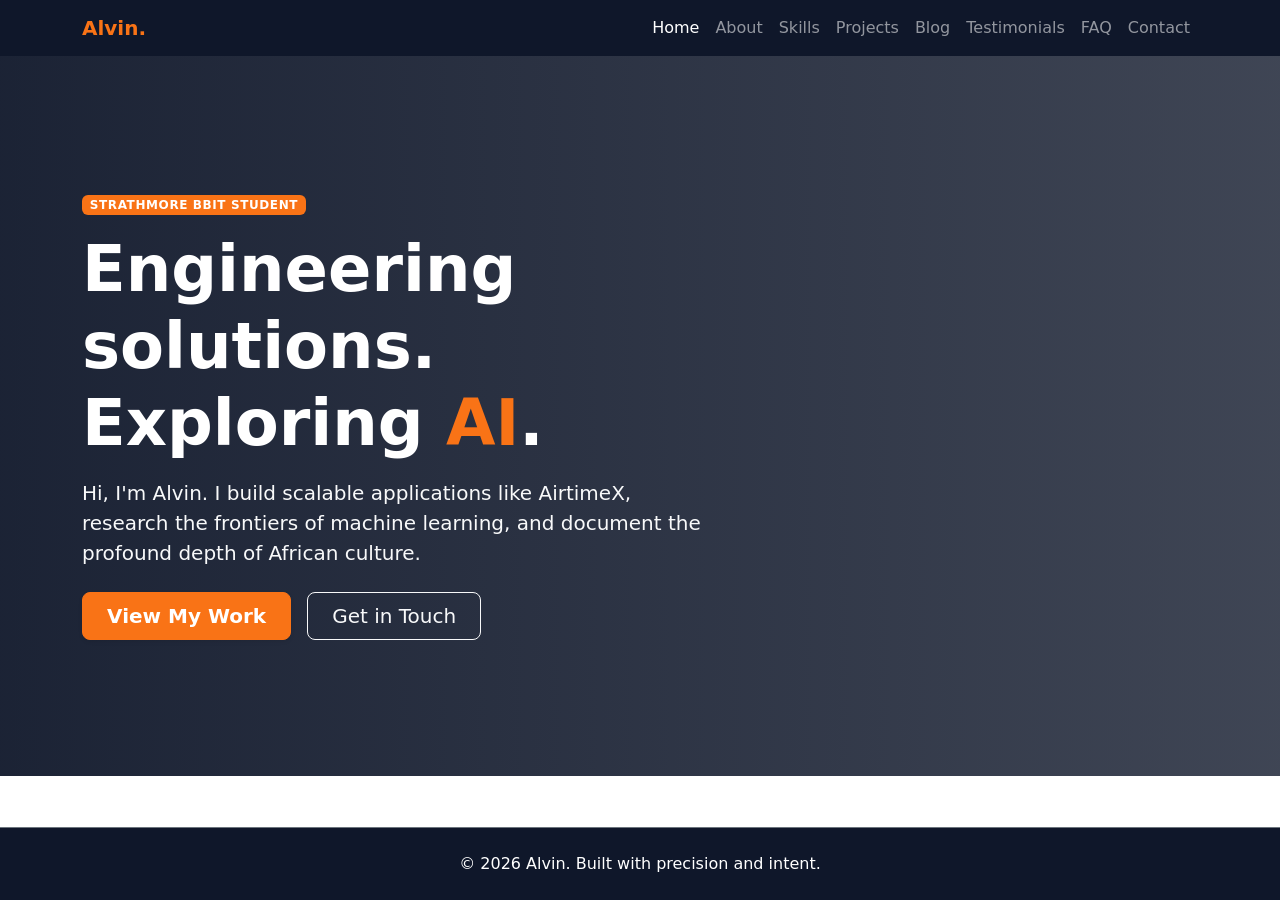
==== index.html @ 23bce05a "feat: implement semantic HTML5 skeleton and base CSS design system" ====
<!DOCTYPE html>
<html lang="en" data-bs-theme="light">
<head>
    <meta charset="UTF-8">
    <meta name="viewport" content="width=device-width, initial-scale=1.0">
    <meta name="description" content="Portfolio of Alvin, a BBIT student at Strathmore University specializing in software development, AI/ML, and African culture.">
    <title>Alvin | Software Developer & Tech Enthusiast</title>
    
    <link href="https://cdn.jsdelivr.net/npm/bootstrap@5.3.2/dist/css/bootstrap.min.css" rel="stylesheet" integrity="sha384-T3c6CoIi6uLrA9TneNEoa7RxnatzjcDSCmG1MXxSR1GAsXEV/Dwwykc2MPK8M2HN" crossorigin="anonymous">
    
    <link rel="stylesheet" href="css/styles.css">
</head>
<body class="d-flex flex-column min-vh-100">

    <nav class="navbar navbar-expand-lg navbar-dark bg-dark-custom sticky-top" aria-label="Main navigation">
        <div class="container">
            <a class="navbar-brand fw-bold text-accent" href="index.html" aria-label="Alvin Home">Alvin.</a>
            <button class="navbar-toggler" type="button" data-bs-toggle="collapse" data-bs-target="#navbarContent" aria-controls="navbarContent" aria-expanded="false" aria-label="Toggle navigation">
                <span class="navbar-toggler-icon"></span>
            </button>
            
            <div class="collapse navbar-collapse" id="navbarContent">
                <ul class="navbar-nav ms-auto mb-2 mb-lg-0">
                    <li class="nav-item"><a class="nav-link active" aria-current="page" href="index.html">Home</a></li>
                    <li class="nav-item"><a class="nav-link" href="about.html">About</a></li>
                    <li class="nav-item"><a class="nav-link" href="skills.html">Skills</a></li>
                    <li class="nav-item"><a class="nav-link" href="projects.html">Projects</a></li>
                    <li class="nav-item"><a class="nav-link" href="blog.html">Blog</a></li>
                    <li class="nav-item"><a class="nav-link" href="testimonials.html">Testimonials</a></li>
                    <li class="nav-item"><a class="nav-link" href="faq.html">FAQ</a></li>
                    <li class="nav-item"><a class="nav-link" href="contact.html">Contact</a></li>
                </ul>
            </div>
        </div>
    </nav>

    <main id="main-content" class="flex-grow-1">
        <header class="hero-section d-flex align-items-center text-center text-md-start">
            <div class="container">
                <div class="row align-items-center">
                    <div class="col-md-7">
                        <span class="badge bg-accent mb-3 text-uppercase tracking-wide">Strathmore BBIT Student</span>
                        <h1 class="display-3 fw-bolder mb-3 text-white">Engineering solutions. <br>Exploring <span class="text-accent">AI</span>.</h1>
                        <p class="lead text-light mb-4">
                            Hi, I'm Alvin. I build scalable applications like AirtimeX, research the frontiers of machine learning, and document the profound depth of African culture.
                        </p>
                        <div class="d-flex flex-column flex-sm-row gap-3 justify-content-center justify-content-md-start">
                            <a href="projects.html" class="btn btn-accent btn-lg px-4 shadow-sm" aria-label="View my projects">View My Work</a>
                            <a href="contact.html" class="btn btn-outline-light btn-lg px-4" aria-label="Contact me">Get in Touch</a>
                        </div>
                    </div>
                </div>
            </div>
        </header>
    </main>

    <footer class="bg-dark-custom text-white py-4 border-top border-secondary mt-auto">
        <div class="container text-center">
            <p class="mb-0">&copy; 2026 Alvin. Built with precision and intent.</p>
        </div>
    </footer>

    <script src="https://cdn.jsdelivr.net/npm/bootstrap@5.3.2/dist/js/bootstrap.bundle.min.js" integrity="sha384-C6RzsynM9kWDrMNeT87bh95OGNyZPhcTNXj1NW7RuBCsyN/o0jlpcV8Qyq46cDfL" crossorigin="anonymous" defer></script>
    <script src="js/main.js" defer></script>
</body>
</html>
---- css/styles.css ----
/* =========================================
   Global Design Variables
   ========================================= */
:root {
    --bg-primary: #ffffff;
    --text-primary: #2d3142;
    --dark-bg: #0f172a;
    --accent-color: #f97316; /* Vibrant Orange representing energy/culture */
    --accent-hover: #ea580c;
    --transition-speed: 0.3s;
}

/* Base Reset & Typography */
body {
    font-family: 'Inter', system-ui, -apple-system, sans-serif;
    color: var(--text-primary);
    background-color: var(--bg-primary);
    -webkit-font-smoothing: antialiased;
}

/* =========================================
   Custom Utility Classes
   ========================================= */
.bg-dark-custom {
    background-color: var(--dark-bg) !important;
}

.text-accent {
    color: var(--accent-color) !important;
}

.bg-accent {
    background-color: var(--accent-color) !important;
}

.tracking-wide {
    letter-spacing: 0.05em;
}

/* =========================================
   Component Overrides
   ========================================= */
.btn-accent {
    background-color: var(--accent-color);
    border-color: var(--accent-color);
    color: #ffffff;
    font-weight: 600;
    transition: all var(--transition-speed) ease;
}

.btn-accent:hover, .btn-accent:focus {
    background-color: var(--accent-hover);
    border-color: var(--accent-hover);
    color: #ffffff;
    transform: translateY(-2px);
    box-shadow: 0 4px 6px rgba(0, 0, 0, 0.1);
}

/* =========================================
   Hero Section Layout
   ========================================= */
.hero-section {
    min-height: 80vh;
    background-color: var(--dark-bg);
    /* Future implementation: Add an optimized WebP background image */
    background: linear-gradient(to right, rgba(15, 23, 42, 0.95), rgba(15, 23, 42, 0.8));
    background-size: cover;
    background-position: center;
}
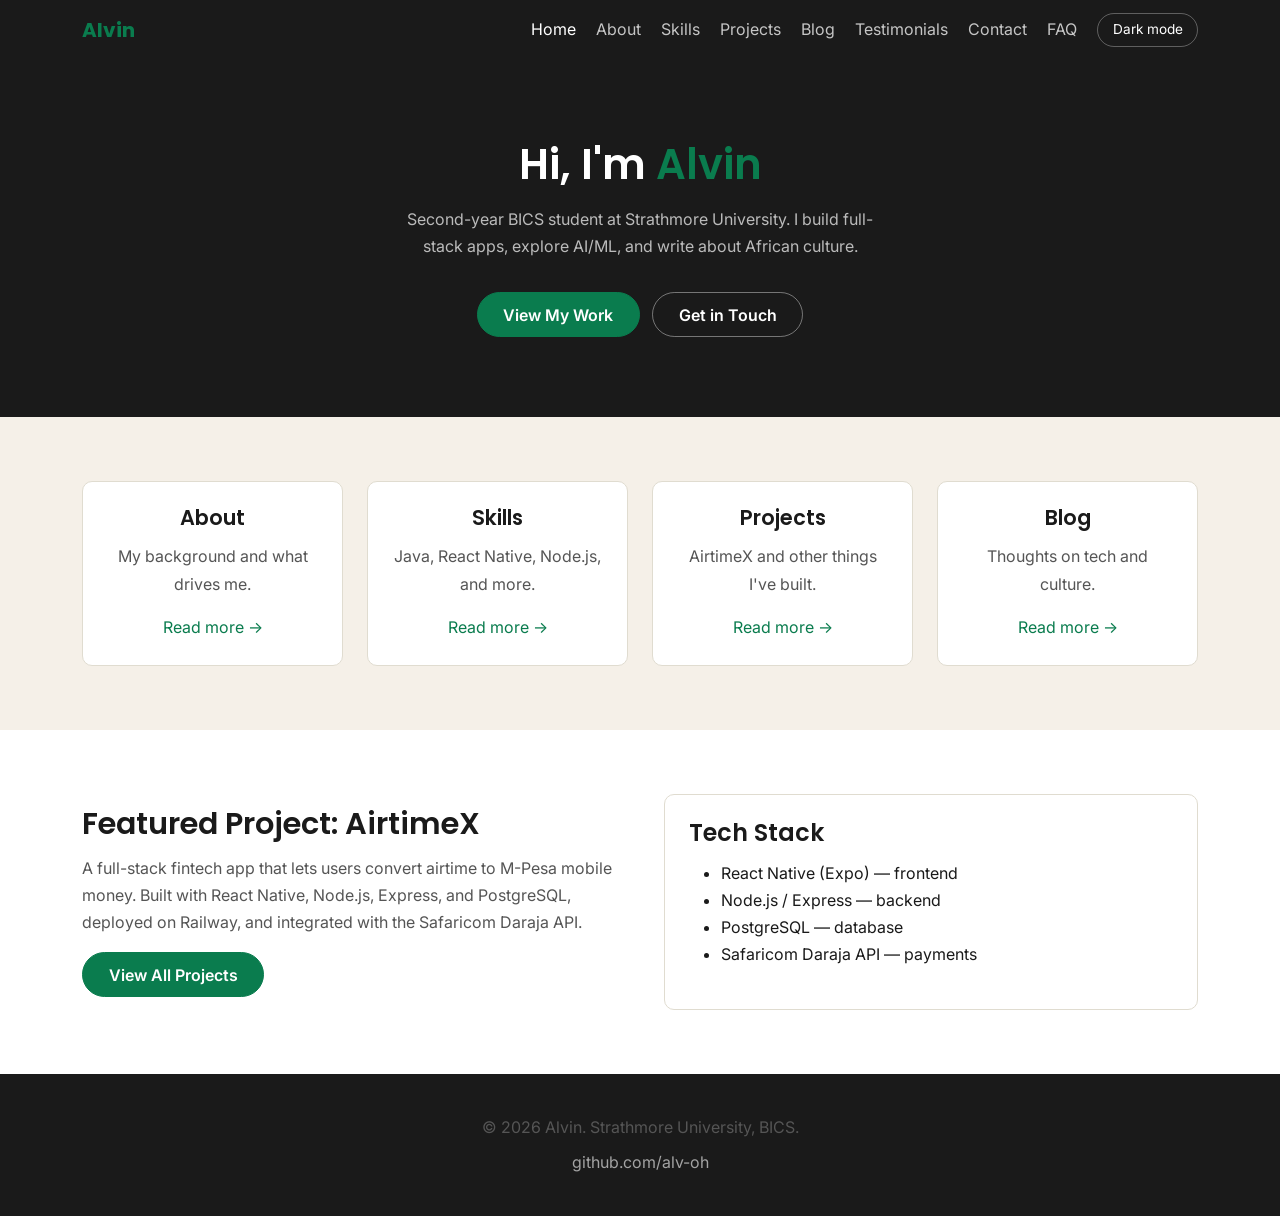
==== commit d298f93e: "redesign: simplify homepage to clean green/cream theme" ====
--- a/index.html
+++ b/index.html
@@ -1,66 +1,128 @@
 <!DOCTYPE html>
-<html lang="en" data-bs-theme="light">
+<html lang="en" data-theme="light">
 <head>
-    <meta charset="UTF-8">
-    <meta name="viewport" content="width=device-width, initial-scale=1.0">
-    <meta name="description" content="Portfolio of Alvin, a BBIT student at Strathmore University specializing in software development, AI/ML, and African culture.">
-    <title>Alvin | Software Developer & Tech Enthusiast</title>
-    
-    <link href="https://cdn.jsdelivr.net/npm/bootstrap@5.3.2/dist/css/bootstrap.min.css" rel="stylesheet" integrity="sha384-T3c6CoIi6uLrA9TneNEoa7RxnatzjcDSCmG1MXxSR1GAsXEV/Dwwykc2MPK8M2HN" crossorigin="anonymous">
-    
-    <link rel="stylesheet" href="css/styles.css">
+  <meta charset="UTF-8" />
+  <meta name="viewport" content="width=device-width, initial-scale=1.0" />
+  <meta name="description" content="Alvin — BICS student at Strathmore University, Nairobi. Builder of AirtimeX." />
+  <title>Alvin — Software Developer</title>
+
+  <link href="https://fonts.googleapis.com/css2?family=Poppins:wght@600;700&family=Inter:wght@400;500;600&display=swap" rel="stylesheet" />
+  <link href="https://cdn.jsdelivr.net/npm/bootstrap@5.3.3/dist/css/bootstrap.min.css" rel="stylesheet" />
+  <link rel="stylesheet" href="css/styles.css" />
 </head>
-<body class="d-flex flex-column min-vh-100">
+<body>
 
-    <nav class="navbar navbar-expand-lg navbar-dark bg-dark-custom sticky-top" aria-label="Main navigation">
-        <div class="container">
-            <a class="navbar-brand fw-bold text-accent" href="index.html" aria-label="Alvin Home">Alvin.</a>
-            <button class="navbar-toggler" type="button" data-bs-toggle="collapse" data-bs-target="#navbarContent" aria-controls="navbarContent" aria-expanded="false" aria-label="Toggle navigation">
-                <span class="navbar-toggler-icon"></span>
-            </button>
-            
-            <div class="collapse navbar-collapse" id="navbarContent">
-                <ul class="navbar-nav ms-auto mb-2 mb-lg-0">
-                    <li class="nav-item"><a class="nav-link active" aria-current="page" href="index.html">Home</a></li>
-                    <li class="nav-item"><a class="nav-link" href="about.html">About</a></li>
-                    <li class="nav-item"><a class="nav-link" href="skills.html">Skills</a></li>
-                    <li class="nav-item"><a class="nav-link" href="projects.html">Projects</a></li>
-                    <li class="nav-item"><a class="nav-link" href="blog.html">Blog</a></li>
-                    <li class="nav-item"><a class="nav-link" href="testimonials.html">Testimonials</a></li>
-                    <li class="nav-item"><a class="nav-link" href="faq.html">FAQ</a></li>
-                    <li class="nav-item"><a class="nav-link" href="contact.html">Contact</a></li>
-                </ul>
-            </div>
+<!-- ============ NAVBAR ============ -->
+<nav class="navbar navbar-expand-lg navbar-dark bg-custom sticky-top">
+  <div class="container">
+    <a class="navbar-brand" href="index.html">Alvin</a>
+
+    <button class="navbar-toggler" type="button" data-bs-toggle="collapse" data-bs-target="#navMenu">
+      <span class="navbar-toggler-icon"></span>
+    </button>
+
+    <div class="collapse navbar-collapse" id="navMenu">
+      <ul class="navbar-nav ms-auto align-items-center gap-1">
+        <li class="nav-item"><a class="nav-link active" href="index.html">Home</a></li>
+        <li class="nav-item"><a class="nav-link" href="about.html">About</a></li>
+        <li class="nav-item"><a class="nav-link" href="skills.html">Skills</a></li>
+        <li class="nav-item"><a class="nav-link" href="projects.html">Projects</a></li>
+        <li class="nav-item"><a class="nav-link" href="blog.html">Blog</a></li>
+        <li class="nav-item"><a class="nav-link" href="testimonials.html">Testimonials</a></li>
+        <li class="nav-item"><a class="nav-link" href="contact.html">Contact</a></li>
+        <li class="nav-item"><a class="nav-link" href="faq.html">FAQ</a></li>
+        <li class="nav-item ms-2">
+          <button class="theme-btn" id="theme-btn">Dark mode</button>
+        </li>
+      </ul>
+    </div>
+  </div>
+</nav>
+
+<!-- ============ HERO ============ -->
+<section class="hero">
+  <div class="container">
+    <h1>Hi, I'm <span>Alvin</span></h1>
+    <p>Second-year BICS student at Strathmore University. I build full-stack apps, explore AI/ML, and write about African culture.</p>
+    <a href="projects.html" class="btn btn-green me-2">View My Work</a>
+    <a href="contact.html" class="btn btn-outline-custom">Get in Touch</a>
+  </div>
+</section>
+
+<!-- ============ QUICK LINKS ============ -->
+<section class="section">
+  <div class="container">
+    <div class="row g-4 text-center">
+
+      <div class="col-md-3 col-sm-6">
+        <div class="card-simple">
+          <h3>About</h3>
+          <p>My background and what drives me.</p>
+          <a href="about.html">Read more &rarr;</a>
         </div>
-    </nav>
+      </div>
 
-    <main id="main-content" class="flex-grow-1">
-        <header class="hero-section d-flex align-items-center text-center text-md-start">
-            <div class="container">
-                <div class="row align-items-center">
-                    <div class="col-md-7">
-                        <span class="badge bg-accent mb-3 text-uppercase tracking-wide">Strathmore BBIT Student</span>
-                        <h1 class="display-3 fw-bolder mb-3 text-white">Engineering solutions. <br>Exploring <span class="text-accent">AI</span>.</h1>
-                        <p class="lead text-light mb-4">
-                            Hi, I'm Alvin. I build scalable applications like AirtimeX, research the frontiers of machine learning, and document the profound depth of African culture.
-                        </p>
-                        <div class="d-flex flex-column flex-sm-row gap-3 justify-content-center justify-content-md-start">
-                            <a href="projects.html" class="btn btn-accent btn-lg px-4 shadow-sm" aria-label="View my projects">View My Work</a>
-                            <a href="contact.html" class="btn btn-outline-light btn-lg px-4" aria-label="Contact me">Get in Touch</a>
-                        </div>
-                    </div>
-                </div>
-            </div>
-        </header>
-    </main>
+      <div class="col-md-3 col-sm-6">
+        <div class="card-simple">
+          <h3>Skills</h3>
+          <p>Java, React Native, Node.js, and more.</p>
+          <a href="skills.html">Read more &rarr;</a>
+        </div>
+      </div>
 
-    <footer class="bg-dark-custom text-white py-4 border-top border-secondary mt-auto">
-        <div class="container text-center">
-            <p class="mb-0">&copy; 2026 Alvin. Built with precision and intent.</p>
+      <div class="col-md-3 col-sm-6">
+        <div class="card-simple">
+          <h3>Projects</h3>
+          <p>AirtimeX and other things I've built.</p>
+          <a href="projects.html">Read more &rarr;</a>
         </div>
-    </footer>
+      </div>
 
-    <script src="https://cdn.jsdelivr.net/npm/bootstrap@5.3.2/dist/js/bootstrap.bundle.min.js" integrity="sha384-C6RzsynM9kWDrMNeT87bh95OGNyZPhcTNXj1NW7RuBCsyN/o0jlpcV8Qyq46cDfL" crossorigin="anonymous" defer></script>
-    <script src="js/main.js" defer></script>
+      <div class="col-md-3 col-sm-6">
+        <div class="card-simple">
+          <h3>Blog</h3>
+          <p>Thoughts on tech and culture.</p>
+          <a href="blog.html">Read more &rarr;</a>
+        </div>
+      </div>
+
+    </div>
+  </div>
+</section>
+
+<!-- ============ FEATURED PROJECT ============ -->
+<section class="section" style="background: var(--surface);">
+  <div class="container">
+    <div class="row align-items-center g-5">
+      <div class="col-lg-6">
+        <h2>Featured Project: AirtimeX</h2>
+        <p>A full-stack fintech app that lets users convert airtime to M-Pesa mobile money. Built with React Native, Node.js, Express, and PostgreSQL, deployed on Railway, and integrated with the Safaricom Daraja API.</p>
+        <a href="projects.html" class="btn btn-green">View All Projects</a>
+      </div>
+      <div class="col-lg-6">
+        <div class="card-simple">
+          <h4>Tech Stack</h4>
+          <ul>
+            <li>React Native (Expo) — frontend</li>
+            <li>Node.js / Express — backend</li>
+            <li>PostgreSQL — database</li>
+            <li>Safaricom Daraja API — payments</li>
+          </ul>
+        </div>
+      </div>
+    </div>
+  </div>
+</section>
+
+<!-- ============ FOOTER ============ -->
+<footer class="footer-custom">
+  <div class="container">
+    <p class="mb-2">&copy; 2026 Alvin. Strathmore University, BICS.</p>
+    <a href="https://github.com/alv-oh" target="_blank" rel="noopener">github.com/alv-oh</a>
+  </div>
+</footer>
+
+<script src="https://cdn.jsdelivr.net/npm/bootstrap@5.3.3/dist/js/bootstrap.bundle.min.js"></script>
+<script src="js/main.js"></script>
 </body>
 </html>
--- a/css/styles.css
+++ b/css/styles.css
@@ -1,69 +1,157 @@
-/* =========================================
-   Global Design Variables
-   ========================================= */
+/* ================================================
+   ALVIN PORTFOLIO — Simple Design System
+   ================================================ */
+
 :root {
-    --bg-primary: #ffffff;
-    --text-primary: #2d3142;
-    --dark-bg: #0f172a;
-    --accent-color: #f97316; /* Vibrant Orange representing energy/culture */
-    --accent-hover: #ea580c;
-    --transition-speed: 0.3s;
+  --green:      #0A7C4E;
+  --green-dark: #086B43;
+  --cream:      #F5F0E8;
+  --ink:        #1A1A1A;
+  --ink-soft:   #555555;
+  --surface:    #FFFFFF;
+  --border:     #E0DCD0;
+  --nav-bg:     #1A1A1A;
+
+  --font-heading: 'Poppins', sans-serif;
+  --font-body:    'Inter', sans-serif;
+
+  --radius: 10px;
 }
 
-/* Base Reset & Typography */
-body {
-    font-family: 'Inter', system-ui, -apple-system, sans-serif;
-    color: var(--text-primary);
-    background-color: var(--bg-primary);
-    -webkit-font-smoothing: antialiased;
+[data-theme="dark"] {
+  --cream:    #121212;
+  --surface:  #1E1E1E;
+  --ink:      #F0F0F0;
+  --ink-soft: #B5B5B5;
+  --border:   #333333;
 }
 
-/* =========================================
-   Custom Utility Classes
-   ========================================= */
-.bg-dark-custom {
-    background-color: var(--dark-bg) !important;
+* { box-sizing: border-box; margin: 0; padding: 0; }
+
+body {
+  font-family: var(--font-body);
+  background: var(--cream);
+  color: var(--ink);
+  line-height: 1.7;
 }
 
-.text-accent {
-    color: var(--accent-color) !important;
+img { max-width: 100%; }
+a { color: var(--green); text-decoration: none; }
+a:hover { color: var(--green-dark); }
+
+h1, h2, h3, h4 {
+  font-family: var(--font-heading);
+  font-weight: 600;
+  color: var(--ink);
+  margin-bottom: 0.75rem;
 }
 
-.bg-accent {
-    background-color: var(--accent-color) !important;
+h1 { font-size: 2.6rem; }
+h2 { font-size: 1.9rem; }
+h3 { font-size: 1.3rem; }
+
+p { color: var(--ink-soft); margin-bottom: 1rem; }
+
+/* Navbar */
+.navbar-dark.bg-custom {
+  background-color: var(--nav-bg) !important;
 }
 
-.tracking-wide {
-    letter-spacing: 0.05em;
+.navbar-brand {
+  font-family: var(--font-heading);
+  font-weight: 700;
+  color: var(--green) !important;
 }
 
-/* =========================================
-   Component Overrides
-   ========================================= */
-.btn-accent {
-    background-color: var(--accent-color);
-    border-color: var(--accent-color);
-    color: #ffffff;
-    font-weight: 600;
-    transition: all var(--transition-speed) ease;
+.nav-link {
+  color: rgba(255,255,255,0.75) !important;
 }
 
-.btn-accent:hover, .btn-accent:focus {
-    background-color: var(--accent-hover);
-    border-color: var(--accent-hover);
-    color: #ffffff;
-    transform: translateY(-2px);
-    box-shadow: 0 4px 6px rgba(0, 0, 0, 0.1);
+.nav-link:hover, .nav-link.active {
+  color: #fff !important;
 }
 
-/* =========================================
-   Hero Section Layout
-   ========================================= */
-.hero-section {
-    min-height: 80vh;
-    background-color: var(--dark-bg);
-    /* Future implementation: Add an optimized WebP background image */
-    background: linear-gradient(to right, rgba(15, 23, 42, 0.95), rgba(15, 23, 42, 0.8));
-    background-size: cover;
-    background-position: center;
-}+.theme-btn {
+  background: transparent;
+  border: 1px solid rgba(255,255,255,0.3);
+  color: #fff;
+  border-radius: 20px;
+  padding: 0.3rem 0.9rem;
+  font-size: 0.85rem;
+  cursor: pointer;
+}
+
+.theme-btn:hover {
+  background: var(--green);
+  border-color: var(--green);
+}
+
+/* Hero */
+.hero {
+  background: var(--nav-bg);
+  color: #fff;
+  padding: 5rem 0;
+  text-align: center;
+}
+
+.hero h1 { color: #fff; }
+.hero h1 span { color: var(--green); }
+
+.hero p {
+  color: rgba(255,255,255,0.7);
+  max-width: 500px;
+  margin: 1rem auto 2rem;
+}
+
+/* Buttons */
+.btn-green {
+  background: var(--green);
+  border-color: var(--green);
+  color: #fff;
+  font-weight: 600;
+  padding: 0.6rem 1.6rem;
+  border-radius: 30px;
+}
+
+.btn-green:hover {
+  background: var(--green-dark);
+  border-color: var(--green-dark);
+  color: #fff;
+}
+
+.btn-outline-custom {
+  background: transparent;
+  border: 1px solid rgba(255,255,255,0.4);
+  color: #fff;
+  font-weight: 600;
+  padding: 0.6rem 1.6rem;
+  border-radius: 30px;
+}
+
+.btn-outline-custom:hover {
+  border-color: #fff;
+  color: #fff;
+}
+
+/* Cards */
+.card-simple {
+  background: var(--surface);
+  border: 1px solid var(--border);
+  border-radius: var(--radius);
+  padding: 1.5rem;
+  height: 100%;
+}
+
+/* Sections */
+.section { padding: 4rem 0; }
+
+/* Footer */
+.footer-custom {
+  background: var(--nav-bg);
+  color: rgba(255,255,255,0.6);
+  padding: 2.5rem 0;
+  text-align: center;
+}
+
+.footer-custom a { color: rgba(255,255,255,0.6); }
+.footer-custom a:hover { color: var(--green); }
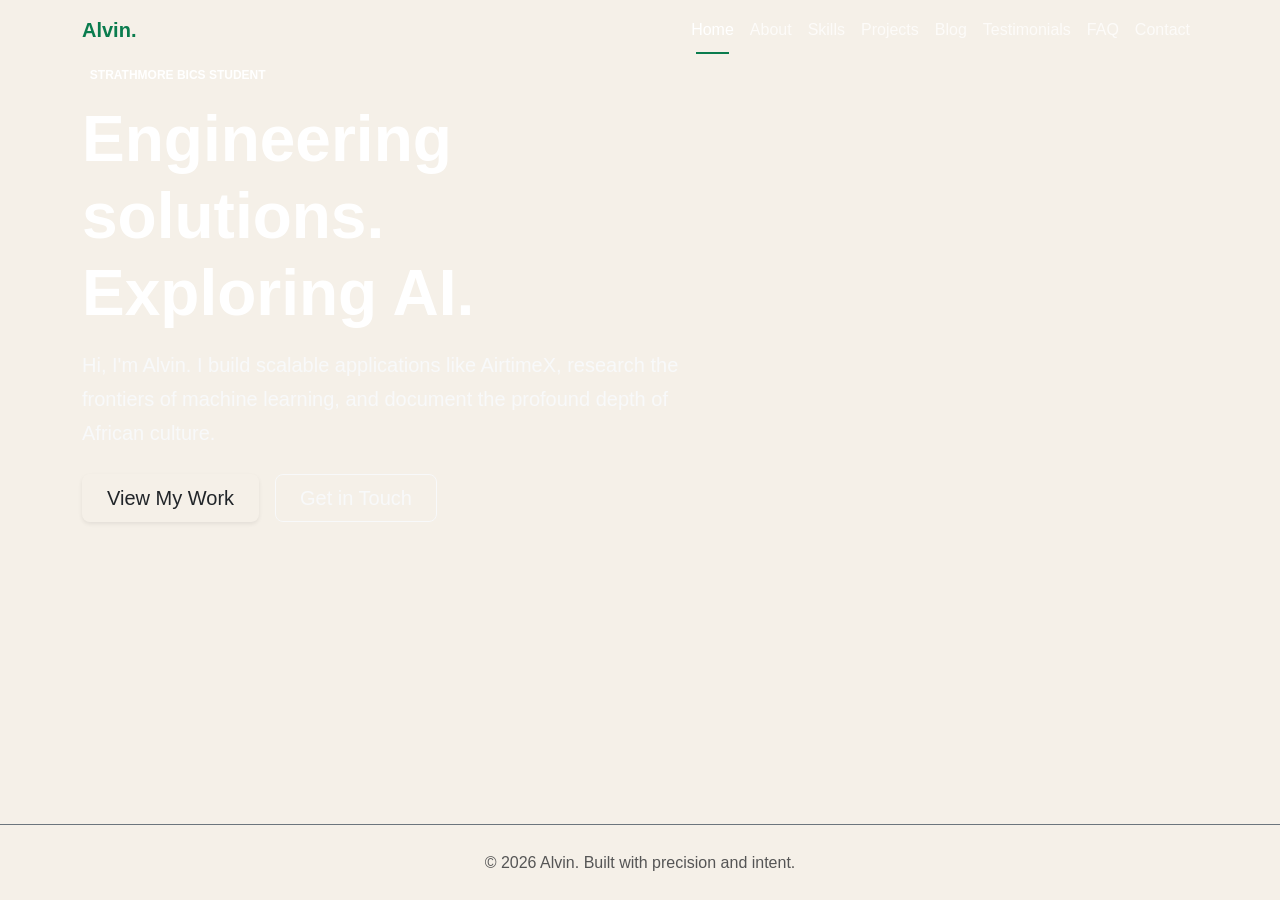
==== commit 6029172f: "fix: update degree program from BBIT to Bachelor of Informatics and Computer Science (BICS) across a" ====
--- a/index.html
+++ b/index.html
@@ -1,128 +1,66 @@
 <!DOCTYPE html>
-<html lang="en" data-theme="light">
+<html lang="en" data-bs-theme="light">
 <head>
-  <meta charset="UTF-8" />
-  <meta name="viewport" content="width=device-width, initial-scale=1.0" />
-  <meta name="description" content="Alvin — BICS student at Strathmore University, Nairobi. Builder of AirtimeX." />
-  <title>Alvin — Software Developer</title>
+    <meta charset="UTF-8">
+    <meta name="viewport" content="width=device-width, initial-scale=1.0">
+    <meta name="description" content="Portfolio of Alvin, a BICS student at Strathmore University specializing in software development, AI/ML, and African culture.">
+    <title>Alvin | Software Developer & Tech Enthusiast</title>
+    
+    <link href="https://cdn.jsdelivr.net/npm/bootstrap@5.3.2/dist/css/bootstrap.min.css" rel="stylesheet" integrity="sha384-T3c6CoIi6uLrA9TneNEoa7RxnatzjcDSCmG1MXxSR1GAsXEV/Dwwykc2MPK8M2HN" crossorigin="anonymous">
+    
+    <link rel="stylesheet" href="css/styles.css">
+</head>
+<body class="d-flex flex-column min-vh-100">
 
-  <link href="https://fonts.googleapis.com/css2?family=Poppins:wght@600;700&family=Inter:wght@400;500;600&display=swap" rel="stylesheet" />
-  <link href="https://cdn.jsdelivr.net/npm/bootstrap@5.3.3/dist/css/bootstrap.min.css" rel="stylesheet" />
-  <link rel="stylesheet" href="css/styles.css" />
-</head>
-<body>
+    <nav class="navbar navbar-expand-lg navbar-dark bg-dark-custom sticky-top" aria-label="Main navigation">
+        <div class="container">
+            <a class="navbar-brand fw-bold text-accent" href="index.html" aria-label="Alvin Home">Alvin.</a>
+            <button class="navbar-toggler" type="button" data-bs-toggle="collapse" data-bs-target="#navbarContent" aria-controls="navbarContent" aria-expanded="false" aria-label="Toggle navigation">
+                <span class="navbar-toggler-icon"></span>
+            </button>
+            
+            <div class="collapse navbar-collapse" id="navbarContent">
+                <ul class="navbar-nav ms-auto mb-2 mb-lg-0">
+                    <li class="nav-item"><a class="nav-link active" aria-current="page" href="index.html">Home</a></li>
+                    <li class="nav-item"><a class="nav-link" href="about.html">About</a></li>
+                    <li class="nav-item"><a class="nav-link" href="skills.html">Skills</a></li>
+                    <li class="nav-item"><a class="nav-link" href="projects.html">Projects</a></li>
+                    <li class="nav-item"><a class="nav-link" href="blog.html">Blog</a></li>
+                    <li class="nav-item"><a class="nav-link" href="testimonials.html">Testimonials</a></li>
+                    <li class="nav-item"><a class="nav-link" href="faq.html">FAQ</a></li>
+                    <li class="nav-item"><a class="nav-link" href="contact.html">Contact</a></li>
+                </ul>
+            </div>
+        </div>
+    </nav>
 
-<!-- ============ NAVBAR ============ -->
-<nav class="navbar navbar-expand-lg navbar-dark bg-custom sticky-top">
-  <div class="container">
-    <a class="navbar-brand" href="index.html">Alvin</a>
+    <main id="main-content" class="flex-grow-1">
+        <header class="hero-section d-flex align-items-center text-center text-md-start">
+            <div class="container">
+                <div class="row align-items-center">
+                    <div class="col-md-7">
+                        <span class="badge bg-accent mb-3 text-uppercase tracking-wide">Strathmore BICS Student</span>
+                        <h1 class="display-3 fw-bolder mb-3 text-white">Engineering solutions. <br>Exploring <span class="text-accent">AI</span>.</h1>
+                        <p class="lead text-light mb-4">
+                            Hi, I'm Alvin. I build scalable applications like AirtimeX, research the frontiers of machine learning, and document the profound depth of African culture.
+                        </p>
+                        <div class="d-flex flex-column flex-sm-row gap-3 justify-content-center justify-content-md-start">
+                            <a href="projects.html" class="btn btn-accent btn-lg px-4 shadow-sm" aria-label="View my projects">View My Work</a>
+                            <a href="contact.html" class="btn btn-outline-light btn-lg px-4" aria-label="Contact me">Get in Touch</a>
+                        </div>
+                    </div>
+                </div>
+            </div>
+        </header>
+    </main>
 
-    <button class="navbar-toggler" type="button" data-bs-toggle="collapse" data-bs-target="#navMenu">
-      <span class="navbar-toggler-icon"></span>
-    </button>
+    <footer class="bg-dark-custom text-white py-4 border-top border-secondary mt-auto">
+        <div class="container text-center">
+            <p class="mb-0">&copy; 2026 Alvin. Built with precision and intent.</p>
+        </div>
+    </footer>
 
-    <div class="collapse navbar-collapse" id="navMenu">
-      <ul class="navbar-nav ms-auto align-items-center gap-1">
-        <li class="nav-item"><a class="nav-link active" href="index.html">Home</a></li>
-        <li class="nav-item"><a class="nav-link" href="about.html">About</a></li>
-        <li class="nav-item"><a class="nav-link" href="skills.html">Skills</a></li>
-        <li class="nav-item"><a class="nav-link" href="projects.html">Projects</a></li>
-        <li class="nav-item"><a class="nav-link" href="blog.html">Blog</a></li>
-        <li class="nav-item"><a class="nav-link" href="testimonials.html">Testimonials</a></li>
-        <li class="nav-item"><a class="nav-link" href="contact.html">Contact</a></li>
-        <li class="nav-item"><a class="nav-link" href="faq.html">FAQ</a></li>
-        <li class="nav-item ms-2">
-          <button class="theme-btn" id="theme-btn">Dark mode</button>
-        </li>
-      </ul>
-    </div>
-  </div>
-</nav>
-
-<!-- ============ HERO ============ -->
-<section class="hero">
-  <div class="container">
-    <h1>Hi, I'm <span>Alvin</span></h1>
-    <p>Second-year BICS student at Strathmore University. I build full-stack apps, explore AI/ML, and write about African culture.</p>
-    <a href="projects.html" class="btn btn-green me-2">View My Work</a>
-    <a href="contact.html" class="btn btn-outline-custom">Get in Touch</a>
-  </div>
-</section>
-
-<!-- ============ QUICK LINKS ============ -->
-<section class="section">
-  <div class="container">
-    <div class="row g-4 text-center">
-
-      <div class="col-md-3 col-sm-6">
-        <div class="card-simple">
-          <h3>About</h3>
-          <p>My background and what drives me.</p>
-          <a href="about.html">Read more &rarr;</a>
-        </div>
-      </div>
-
-      <div class="col-md-3 col-sm-6">
-        <div class="card-simple">
-          <h3>Skills</h3>
-          <p>Java, React Native, Node.js, and more.</p>
-          <a href="skills.html">Read more &rarr;</a>
-        </div>
-      </div>
-
-      <div class="col-md-3 col-sm-6">
-        <div class="card-simple">
-          <h3>Projects</h3>
-          <p>AirtimeX and other things I've built.</p>
-          <a href="projects.html">Read more &rarr;</a>
-        </div>
-      </div>
-
-      <div class="col-md-3 col-sm-6">
-        <div class="card-simple">
-          <h3>Blog</h3>
-          <p>Thoughts on tech and culture.</p>
-          <a href="blog.html">Read more &rarr;</a>
-        </div>
-      </div>
-
-    </div>
-  </div>
-</section>
-
-<!-- ============ FEATURED PROJECT ============ -->
-<section class="section" style="background: var(--surface);">
-  <div class="container">
-    <div class="row align-items-center g-5">
-      <div class="col-lg-6">
-        <h2>Featured Project: AirtimeX</h2>
-        <p>A full-stack fintech app that lets users convert airtime to M-Pesa mobile money. Built with React Native, Node.js, Express, and PostgreSQL, deployed on Railway, and integrated with the Safaricom Daraja API.</p>
-        <a href="projects.html" class="btn btn-green">View All Projects</a>
-      </div>
-      <div class="col-lg-6">
-        <div class="card-simple">
-          <h4>Tech Stack</h4>
-          <ul>
-            <li>React Native (Expo) — frontend</li>
-            <li>Node.js / Express — backend</li>
-            <li>PostgreSQL — database</li>
-            <li>Safaricom Daraja API — payments</li>
-          </ul>
-        </div>
-      </div>
-    </div>
-  </div>
-</section>
-
-<!-- ============ FOOTER ============ -->
-<footer class="footer-custom">
-  <div class="container">
-    <p class="mb-2">&copy; 2026 Alvin. Strathmore University, BICS.</p>
-    <a href="https://github.com/alv-oh" target="_blank" rel="noopener">github.com/alv-oh</a>
-  </div>
-</footer>
-
-<script src="https://cdn.jsdelivr.net/npm/bootstrap@5.3.3/dist/js/bootstrap.bundle.min.js"></script>
-<script src="js/main.js"></script>
+    <script src="https://cdn.jsdelivr.net/npm/bootstrap@5.3.2/dist/js/bootstrap.bundle.min.js" integrity="sha384-C6RzsynM9kWDrMNeT87bh95OGNyZPhcTNXj1NW7RuBCsyN/o0jlpcV8Qyq46cDfL" crossorigin="anonymous" defer></script>
+    <script src="js/main.js" defer></script>
 </body>
 </html>
--- a/css/styles.css
+++ b/css/styles.css
@@ -16,6 +16,8 @@
   --font-body:    'Inter', sans-serif;
 
   --radius: 10px;
+  --shadow: 0 2px 8px rgba(0,0,0,0.06);
+  --shadow-hover: 0 8px 24px rgba(0,0,0,0.12);
 }
 
 [data-theme="dark"] {
@@ -24,6 +26,8 @@
   --ink:      #F0F0F0;
   --ink-soft: #B5B5B5;
   --border:   #333333;
+  --shadow: 0 2px 8px rgba(0,0,0,0.3);
+  --shadow-hover: 0 8px 24px rgba(0,0,0,0.5);
 }
 
 * { box-sizing: border-box; margin: 0; padding: 0; }
@@ -33,6 +37,7 @@
   background: var(--cream);
   color: var(--ink);
   line-height: 1.7;
+  transition: background-color 0.3s ease, color 0.3s ease;
 }
 
 img { max-width: 100%; }
@@ -65,10 +70,28 @@
 
 .nav-link {
   color: rgba(255,255,255,0.75) !important;
+  position: relative;
+  transition: color 0.2s ease;
+}
+
+.nav-link::after {
+  content: '';
+  position: absolute;
+  bottom: -2px;
+  left: 0.8rem;
+  right: 0.8rem;
+  height: 2px;
+  background: var(--green);
+  transform: scaleX(0);
+  transition: transform 0.25s ease;
 }
 
 .nav-link:hover, .nav-link.active {
   color: #fff !important;
+}
+
+.nav-link:hover::after, .nav-link.active::after {
+  transform: scaleX(1);
 }
 
 .theme-btn {
@@ -88,7 +111,7 @@
 
 /* Hero */
 .hero {
-  background: var(--nav-bg);
+  background: linear-gradient(135deg, var(--nav-bg) 0%, #0d2818 100%);
   color: #fff;
   padding: 5rem 0;
   text-align: center;
@@ -111,12 +134,15 @@
   font-weight: 600;
   padding: 0.6rem 1.6rem;
   border-radius: 30px;
+  transition: transform 0.2s ease, box-shadow 0.2s ease, background-color 0.2s ease;
 }
 
 .btn-green:hover {
   background: var(--green-dark);
   border-color: var(--green-dark);
   color: #fff;
+  transform: translateY(-2px);
+  box-shadow: var(--shadow-hover);
 }
 
 .btn-outline-custom {
@@ -126,11 +152,13 @@
   font-weight: 600;
   padding: 0.6rem 1.6rem;
   border-radius: 30px;
+  transition: transform 0.2s ease, border-color 0.2s ease;
 }
 
 .btn-outline-custom:hover {
   border-color: #fff;
   color: #fff;
+  transform: translateY(-2px);
 }
 
 /* Cards */
@@ -140,6 +168,13 @@
   border-radius: var(--radius);
   padding: 1.5rem;
   height: 100%;
+  box-shadow: var(--shadow);
+  transition: transform 0.25s ease, box-shadow 0.25s ease;
+}
+
+.card-simple:hover {
+  transform: translateY(-4px);
+  box-shadow: var(--shadow-hover);
 }
 
 /* Sections */
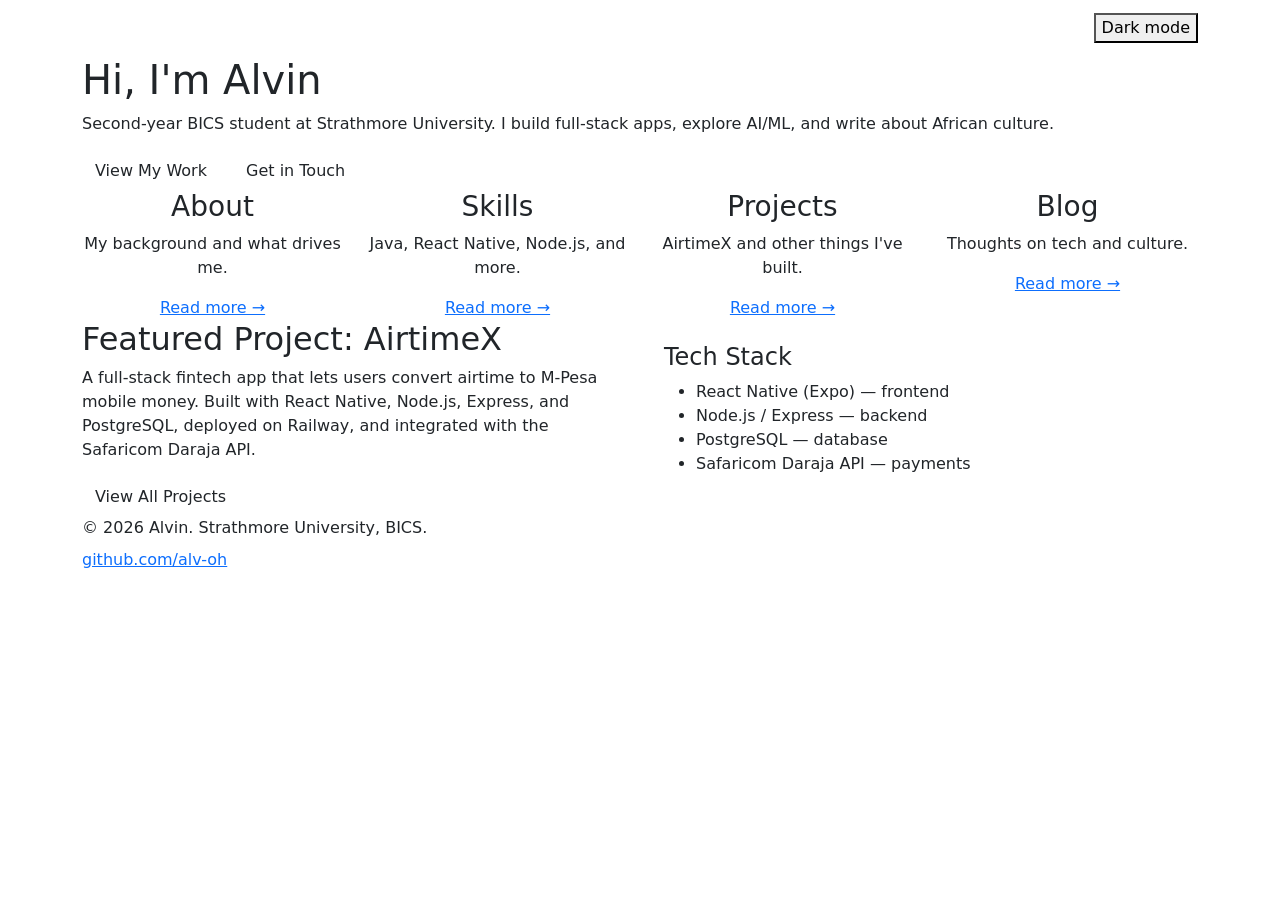
==== commit 693ac1ba: "fix: improve quick-link card grid breakpoints for tablet view" ====
--- a/index.html
+++ b/index.html
@@ -1,66 +1,128 @@
 <!DOCTYPE html>
-<html lang="en" data-bs-theme="light">
+<html lang="en" data-theme="light">
 <head>
-    <meta charset="UTF-8">
-    <meta name="viewport" content="width=device-width, initial-scale=1.0">
-    <meta name="description" content="Portfolio of Alvin, a BICS student at Strathmore University specializing in software development, AI/ML, and African culture.">
-    <title>Alvin | Software Developer & Tech Enthusiast</title>
-    
-    <link href="https://cdn.jsdelivr.net/npm/bootstrap@5.3.2/dist/css/bootstrap.min.css" rel="stylesheet" integrity="sha384-T3c6CoIi6uLrA9TneNEoa7RxnatzjcDSCmG1MXxSR1GAsXEV/Dwwykc2MPK8M2HN" crossorigin="anonymous">
-    
-    <link rel="stylesheet" href="css/styles.css">
+  <meta charset="UTF-8" />
+  <meta name="viewport" content="width=device-width, initial-scale=1.0" />
+  <meta name="description" content="Alvin — BICS student at Strathmore University, Nairobi. Builder of AirtimeX." />
+  <title>Alvin — Software Developer</title>
+
+  <link href="https://fonts.googleapis.com/css2?family=Poppins:wght@600;700&family=Inter:wght@400;500;600&display=swap" rel="stylesheet" />
+  <link href="https://cdn.jsdelivr.net/npm/bootstrap@5.3.3/dist/css/bootstrap.min.css" rel="stylesheet" />
+  <link rel="stylesheet" href="css/style.css" />
 </head>
-<body class="d-flex flex-column min-vh-100">
+<body>
 
-    <nav class="navbar navbar-expand-lg navbar-dark bg-dark-custom sticky-top" aria-label="Main navigation">
-        <div class="container">
-            <a class="navbar-brand fw-bold text-accent" href="index.html" aria-label="Alvin Home">Alvin.</a>
-            <button class="navbar-toggler" type="button" data-bs-toggle="collapse" data-bs-target="#navbarContent" aria-controls="navbarContent" aria-expanded="false" aria-label="Toggle navigation">
-                <span class="navbar-toggler-icon"></span>
-            </button>
-            
-            <div class="collapse navbar-collapse" id="navbarContent">
-                <ul class="navbar-nav ms-auto mb-2 mb-lg-0">
-                    <li class="nav-item"><a class="nav-link active" aria-current="page" href="index.html">Home</a></li>
-                    <li class="nav-item"><a class="nav-link" href="about.html">About</a></li>
-                    <li class="nav-item"><a class="nav-link" href="skills.html">Skills</a></li>
-                    <li class="nav-item"><a class="nav-link" href="projects.html">Projects</a></li>
-                    <li class="nav-item"><a class="nav-link" href="blog.html">Blog</a></li>
-                    <li class="nav-item"><a class="nav-link" href="testimonials.html">Testimonials</a></li>
-                    <li class="nav-item"><a class="nav-link" href="faq.html">FAQ</a></li>
-                    <li class="nav-item"><a class="nav-link" href="contact.html">Contact</a></li>
-                </ul>
-            </div>
+<!-- ============ NAVBAR ============ -->
+<nav class="navbar navbar-expand-lg navbar-dark bg-custom sticky-top">
+  <div class="container">
+    <a class="navbar-brand" href="index.html">Alvin</a>
+
+    <button class="navbar-toggler" type="button" data-bs-toggle="collapse" data-bs-target="#navMenu">
+      <span class="navbar-toggler-icon"></span>
+    </button>
+
+    <div class="collapse navbar-collapse" id="navMenu">
+      <ul class="navbar-nav ms-auto align-items-center gap-1">
+        <li class="nav-item"><a class="nav-link active" href="index.html">Home</a></li>
+        <li class="nav-item"><a class="nav-link" href="about.html">About</a></li>
+        <li class="nav-item"><a class="nav-link" href="skills.html">Skills</a></li>
+        <li class="nav-item"><a class="nav-link" href="projects.html">Projects</a></li>
+        <li class="nav-item"><a class="nav-link" href="blog.html">Blog</a></li>
+        <li class="nav-item"><a class="nav-link" href="testimonials.html">Testimonials</a></li>
+        <li class="nav-item"><a class="nav-link" href="contact.html">Contact</a></li>
+        <li class="nav-item"><a class="nav-link" href="faq.html">FAQ</a></li>
+        <li class="nav-item ms-2">
+          <button class="theme-btn" id="theme-btn">Dark mode</button>
+        </li>
+      </ul>
+    </div>
+  </div>
+</nav>
+
+<!-- ============ HERO ============ -->
+<section class="hero">
+  <div class="container">
+    <h1>Hi, I'm <span>Alvin</span></h1>
+    <p>Second-year BICS student at Strathmore University. I build full-stack apps, explore AI/ML, and write about African culture.</p>
+    <a href="projects.html" class="btn btn-green me-2">View My Work</a>
+    <a href="contact.html" class="btn btn-outline-custom">Get in Touch</a>
+  </div>
+</section>
+
+<!-- ============ QUICK LINKS ============ -->
+<section class="section">
+  <div class="container">
+    <div class="row g-4 text-center">
+
+      <div class="col-lg-3 col-md-6 col-sm-6">
+        <div class="card-simple">
+          <h3>About</h3>
+          <p>My background and what drives me.</p>
+          <a href="about.html">Read more &rarr;</a>
         </div>
-    </nav>
+      </div>
 
-    <main id="main-content" class="flex-grow-1">
-        <header class="hero-section d-flex align-items-center text-center text-md-start">
-            <div class="container">
-                <div class="row align-items-center">
-                    <div class="col-md-7">
-                        <span class="badge bg-accent mb-3 text-uppercase tracking-wide">Strathmore BICS Student</span>
-                        <h1 class="display-3 fw-bolder mb-3 text-white">Engineering solutions. <br>Exploring <span class="text-accent">AI</span>.</h1>
-                        <p class="lead text-light mb-4">
-                            Hi, I'm Alvin. I build scalable applications like AirtimeX, research the frontiers of machine learning, and document the profound depth of African culture.
-                        </p>
-                        <div class="d-flex flex-column flex-sm-row gap-3 justify-content-center justify-content-md-start">
-                            <a href="projects.html" class="btn btn-accent btn-lg px-4 shadow-sm" aria-label="View my projects">View My Work</a>
-                            <a href="contact.html" class="btn btn-outline-light btn-lg px-4" aria-label="Contact me">Get in Touch</a>
-                        </div>
-                    </div>
-                </div>
-            </div>
-        </header>
-    </main>
+      <div class="col-lg-3 col-md-6 col-sm-6">
+        <div class="card-simple">
+          <h3>Skills</h3>
+          <p>Java, React Native, Node.js, and more.</p>
+          <a href="skills.html">Read more &rarr;</a>
+        </div>
+      </div>
 
-    <footer class="bg-dark-custom text-white py-4 border-top border-secondary mt-auto">
-        <div class="container text-center">
-            <p class="mb-0">&copy; 2026 Alvin. Built with precision and intent.</p>
+      <div class="col-lg-3 col-md-6 col-sm-6">
+        <div class="card-simple">
+          <h3>Projects</h3>
+          <p>AirtimeX and other things I've built.</p>
+          <a href="projects.html">Read more &rarr;</a>
         </div>
-    </footer>
+      </div>
 
-    <script src="https://cdn.jsdelivr.net/npm/bootstrap@5.3.2/dist/js/bootstrap.bundle.min.js" integrity="sha384-C6RzsynM9kWDrMNeT87bh95OGNyZPhcTNXj1NW7RuBCsyN/o0jlpcV8Qyq46cDfL" crossorigin="anonymous" defer></script>
-    <script src="js/main.js" defer></script>
+      <div class="col-lg-3 col-md-6 col-sm-6">
+        <div class="card-simple">
+          <h3>Blog</h3>
+          <p>Thoughts on tech and culture.</p>
+          <a href="blog.html">Read more &rarr;</a>
+        </div>
+      </div>
+
+    </div>
+  </div>
+</section>
+
+<!-- ============ FEATURED PROJECT ============ -->
+<section class="section" style="background: var(--surface);">
+  <div class="container">
+    <div class="row align-items-center g-5">
+      <div class="col-lg-6">
+        <h2>Featured Project: AirtimeX</h2>
+        <p>A full-stack fintech app that lets users convert airtime to M-Pesa mobile money. Built with React Native, Node.js, Express, and PostgreSQL, deployed on Railway, and integrated with the Safaricom Daraja API.</p>
+        <a href="projects.html" class="btn btn-green">View All Projects</a>
+      </div>
+      <div class="col-lg-6">
+        <div class="card-simple">
+          <h4>Tech Stack</h4>
+          <ul>
+            <li>React Native (Expo) — frontend</li>
+            <li>Node.js / Express — backend</li>
+            <li>PostgreSQL — database</li>
+            <li>Safaricom Daraja API — payments</li>
+          </ul>
+        </div>
+      </div>
+    </div>
+  </div>
+</section>
+
+<!-- ============ FOOTER ============ -->
+<footer class="footer-custom">
+  <div class="container">
+    <p class="mb-2">&copy; 2026 Alvin. Strathmore University, BICS.</p>
+    <a href="https://github.com/alv-oh" target="_blank" rel="noopener">github.com/alv-oh</a>
+  </div>
+</footer>
+
+<script src="https://cdn.jsdelivr.net/npm/bootstrap@5.3.3/dist/js/bootstrap.bundle.min.js"></script>
+<script src="js/main.js"></script>
 </body>
 </html>
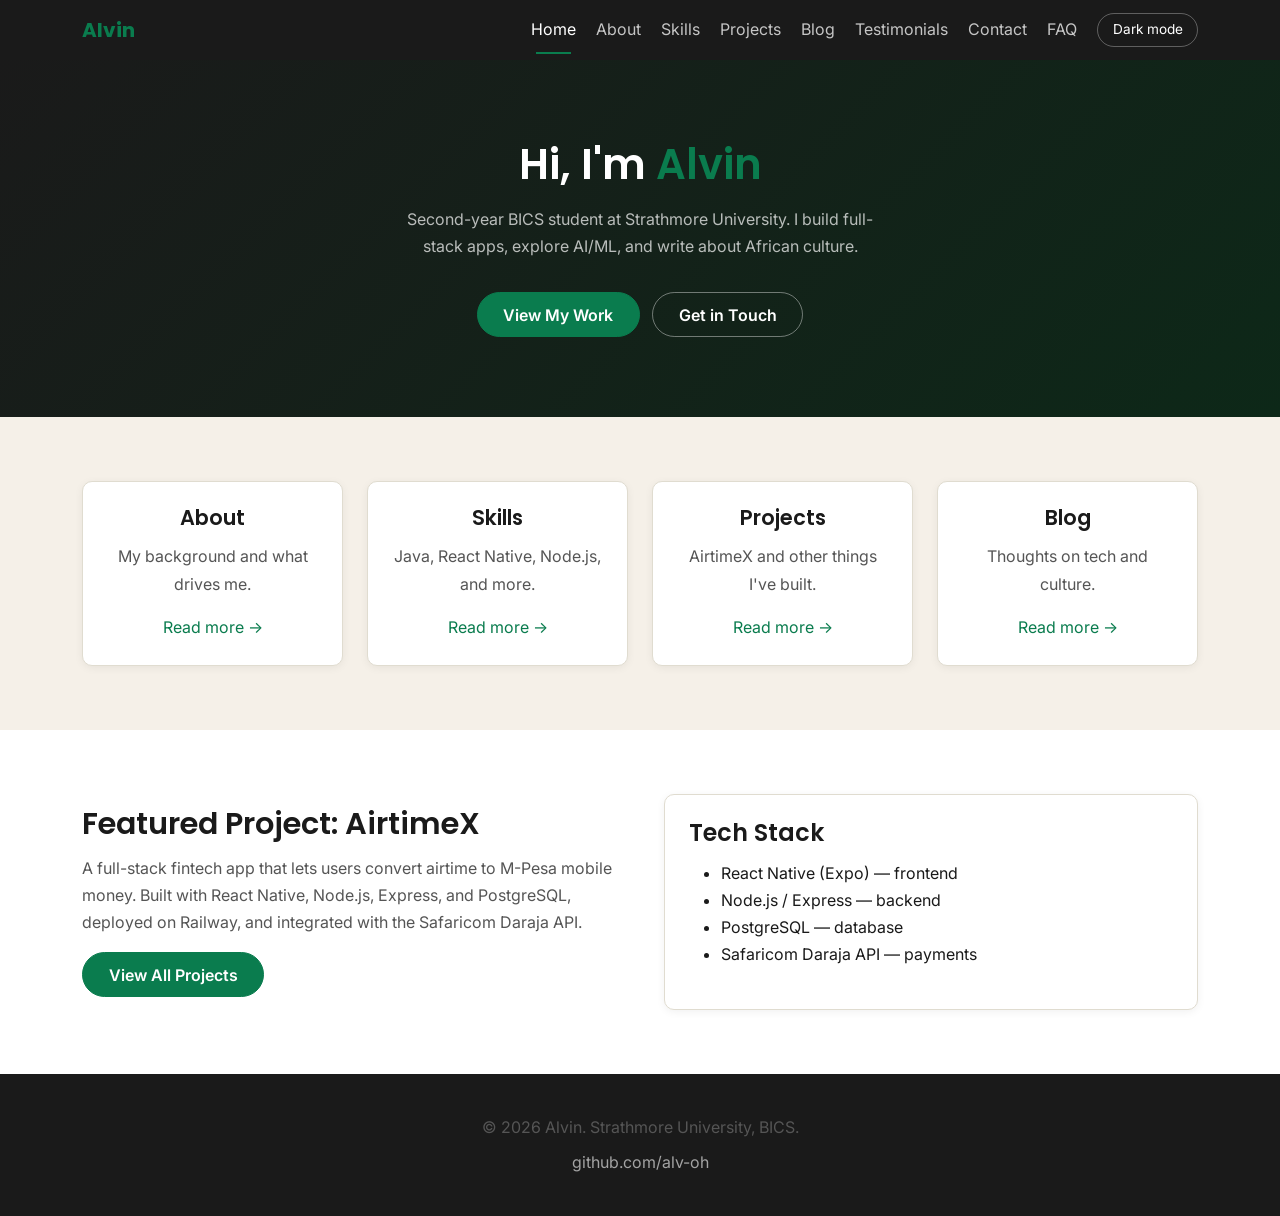
==== commit 8240631b: "fix: improve quick-link card grid breakpoints for tablet view" ====
--- a/index.html
+++ b/index.html
@@ -8,7 +8,7 @@
 
   <link href="https://fonts.googleapis.com/css2?family=Poppins:wght@600;700&family=Inter:wght@400;500;600&display=swap" rel="stylesheet" />
   <link href="https://cdn.jsdelivr.net/npm/bootstrap@5.3.3/dist/css/bootstrap.min.css" rel="stylesheet" />
-  <link rel="stylesheet" href="css/style.css" />
+  <link rel="stylesheet" href="css/styles.css" />
 </head>
 <body>
 
--- a/css/styles.css
+++ b/css/styles.css
@@ -0,0 +1,287 @@
+/* ================================================
+   ALVIN PORTFOLIO — Simple Design System
+   ================================================ */
+
+:root {
+  --green:      #0A7C4E;
+  --green-dark: #086B43;
+  --cream:      #F5F0E8;
+  --ink:        #1A1A1A;
+  --ink-soft:   #555555;
+  --surface:    #FFFFFF;
+  --border:     #E0DCD0;
+  --nav-bg:     #1A1A1A;
+
+  --font-heading: 'Poppins', sans-serif;
+  --font-body:    'Inter', sans-serif;
+
+  --radius: 10px;
+  --shadow: 0 2px 8px rgba(0,0,0,0.06);
+  --shadow-hover: 0 8px 24px rgba(0,0,0,0.12);
+}
+
+[data-theme="dark"] {
+  --cream:    #121212;
+  --surface:  #1E1E1E;
+  --ink:      #F0F0F0;
+  --ink-soft: #B5B5B5;
+  --border:   #333333;
+  --shadow: 0 2px 8px rgba(0,0,0,0.3);
+  --shadow-hover: 0 8px 24px rgba(0,0,0,0.5);
+}
+
+* { box-sizing: border-box; margin: 0; padding: 0; }
+
+body {
+  font-family: var(--font-body);
+  background: var(--cream);
+  color: var(--ink);
+  line-height: 1.7;
+  transition: background-color 0.3s ease, color 0.3s ease;
+}
+
+img { max-width: 100%; }
+a { color: var(--green); text-decoration: none; }
+a:hover { color: var(--green-dark); }
+
+h1, h2, h3, h4 {
+  font-family: var(--font-heading);
+  font-weight: 600;
+  color: var(--ink);
+  margin-bottom: 0.75rem;
+}
+
+h1 { font-size: 2.6rem; }
+h2 { font-size: 1.9rem; }
+h3 { font-size: 1.3rem; }
+
+p { color: var(--ink-soft); margin-bottom: 1rem; }
+
+/* Navbar */
+.navbar-dark.bg-custom {
+  background-color: var(--nav-bg) !important;
+}
+
+.navbar-brand {
+  font-family: var(--font-heading);
+  font-weight: 700;
+  color: var(--green) !important;
+}
+
+.nav-link {
+  color: rgba(255,255,255,0.75) !important;
+  position: relative;
+  transition: color 0.2s ease;
+}
+
+.nav-link::after {
+  content: '';
+  position: absolute;
+  bottom: -2px;
+  left: 0.8rem;
+  right: 0.8rem;
+  height: 2px;
+  background: var(--green);
+  transform: scaleX(0);
+  transition: transform 0.25s ease;
+}
+
+.nav-link:hover, .nav-link.active {
+  color: #fff !important;
+}
+
+.nav-link:hover::after, .nav-link.active::after {
+  transform: scaleX(1);
+}
+
+.theme-btn {
+  background: transparent;
+  border: 1px solid rgba(255,255,255,0.3);
+  color: #fff;
+  border-radius: 20px;
+  padding: 0.3rem 0.9rem;
+  font-size: 0.85rem;
+  cursor: pointer;
+}
+
+.theme-btn:hover {
+  background: var(--green);
+  border-color: var(--green);
+}
+
+/* Hero */
+.hero {
+  background: linear-gradient(135deg, var(--nav-bg) 0%, #0d2818 100%);
+  color: #fff;
+  padding: 5rem 0;
+  text-align: center;
+}
+
+.hero h1 { color: #fff; }
+.hero h1 span { color: var(--green); }
+
+.hero p {
+  color: rgba(255,255,255,0.7);
+  max-width: 500px;
+  margin: 1rem auto 2rem;
+}
+
+/* Buttons */
+.btn-green {
+  background: var(--green);
+  border-color: var(--green);
+  color: #fff;
+  font-weight: 600;
+  padding: 0.6rem 1.6rem;
+  border-radius: 30px;
+  transition: transform 0.2s ease, box-shadow 0.2s ease, background-color 0.2s ease;
+}
+
+.btn-green:hover {
+  background: var(--green-dark);
+  border-color: var(--green-dark);
+  color: #fff;
+  transform: translateY(-2px);
+  box-shadow: var(--shadow-hover);
+}
+
+.btn-outline-custom {
+  background: transparent;
+  border: 1px solid rgba(255,255,255,0.4);
+  color: #fff;
+  font-weight: 600;
+  padding: 0.6rem 1.6rem;
+  border-radius: 30px;
+  transition: transform 0.2s ease, border-color 0.2s ease;
+}
+
+.btn-outline-custom:hover {
+  border-color: #fff;
+  color: #fff;
+  transform: translateY(-2px);
+}
+
+/* Cards */
+.card-simple {
+  background: var(--surface);
+  border: 1px solid var(--border);
+  border-radius: var(--radius);
+  padding: 1.5rem;
+  height: 100%;
+  box-shadow: var(--shadow);
+  transition: transform 0.25s ease, box-shadow 0.25s ease;
+}
+
+.card-simple:hover {
+  transform: translateY(-4px);
+  box-shadow: var(--shadow-hover);
+}
+
+/* Sections */
+.section { padding: 4rem 0; }
+
+/* Footer */
+.footer-custom {
+  background: var(--nav-bg);
+  color: rgba(255,255,255,0.6);
+  padding: 2.5rem 0;
+  text-align: center;
+}
+
+.footer-custom a { color: rgba(255,255,255,0.6); }
+.footer-custom a:hover { color: var(--green); }
+
+/* Form validation */
+.error-text {
+  color: #c0392b;
+  font-size: 0.82rem;
+  display: block;
+  min-height: 1.1rem;
+  margin-top: 0.25rem;
+}
+
+.input-invalid {
+  border-color: #c0392b !important;
+}
+
+.success-box {
+  background: rgba(10,124,78,0.1);
+  border: 1px solid var(--green);
+  color: var(--green-dark);
+  border-radius: var(--radius);
+  padding: 1rem;
+  margin-top: 1.25rem;
+  font-size: 0.92rem;
+}
+
+/* FAQ Accordion */
+.accordion-item {
+  background: var(--surface);
+  border: 1px solid var(--border);
+  margin-bottom: 0.75rem;
+  border-radius: var(--radius);
+  overflow: hidden;
+}
+
+.accordion-button {
+  background: var(--surface);
+  color: var(--ink);
+  font-weight: 600;
+  font-family: var(--font-heading);
+}
+
+.accordion-button:not(.collapsed) {
+  background: rgba(10,124,78,0.08);
+  color: var(--green-dark);
+  box-shadow: none;
+}
+
+.accordion-button:focus {
+  box-shadow: none;
+  border-color: var(--border);
+}
+
+.accordion-body {
+  color: var(--ink-soft);
+}
+
+/* Filter bar (projects gallery) */
+.filter-bar {
+  display: flex;
+  gap: 0.6rem;
+  flex-wrap: wrap;
+}
+
+.filter-btn {
+  background: var(--cream);
+  border: 1px solid var(--border);
+  color: var(--ink-soft);
+  border-radius: 30px;
+  padding: 0.45rem 1.2rem;
+  font-size: 0.85rem;
+  font-weight: 600;
+  cursor: pointer;
+  transition: all 0.2s ease;
+}
+
+.filter-btn:hover {
+  border-color: var(--green);
+  color: var(--green-dark);
+}
+
+.filter-btn.active {
+  background: var(--green);
+  border-color: var(--green);
+  color: #fff;
+}
+
+/* Tag pill (used inside project cards) */
+.tag-pill {
+  display: inline-block;
+  background: rgba(10,124,78,0.1);
+  color: var(--green-dark);
+  font-size: 0.72rem;
+  font-weight: 600;
+  padding: 0.25rem 0.65rem;
+  border-radius: 4px;
+}
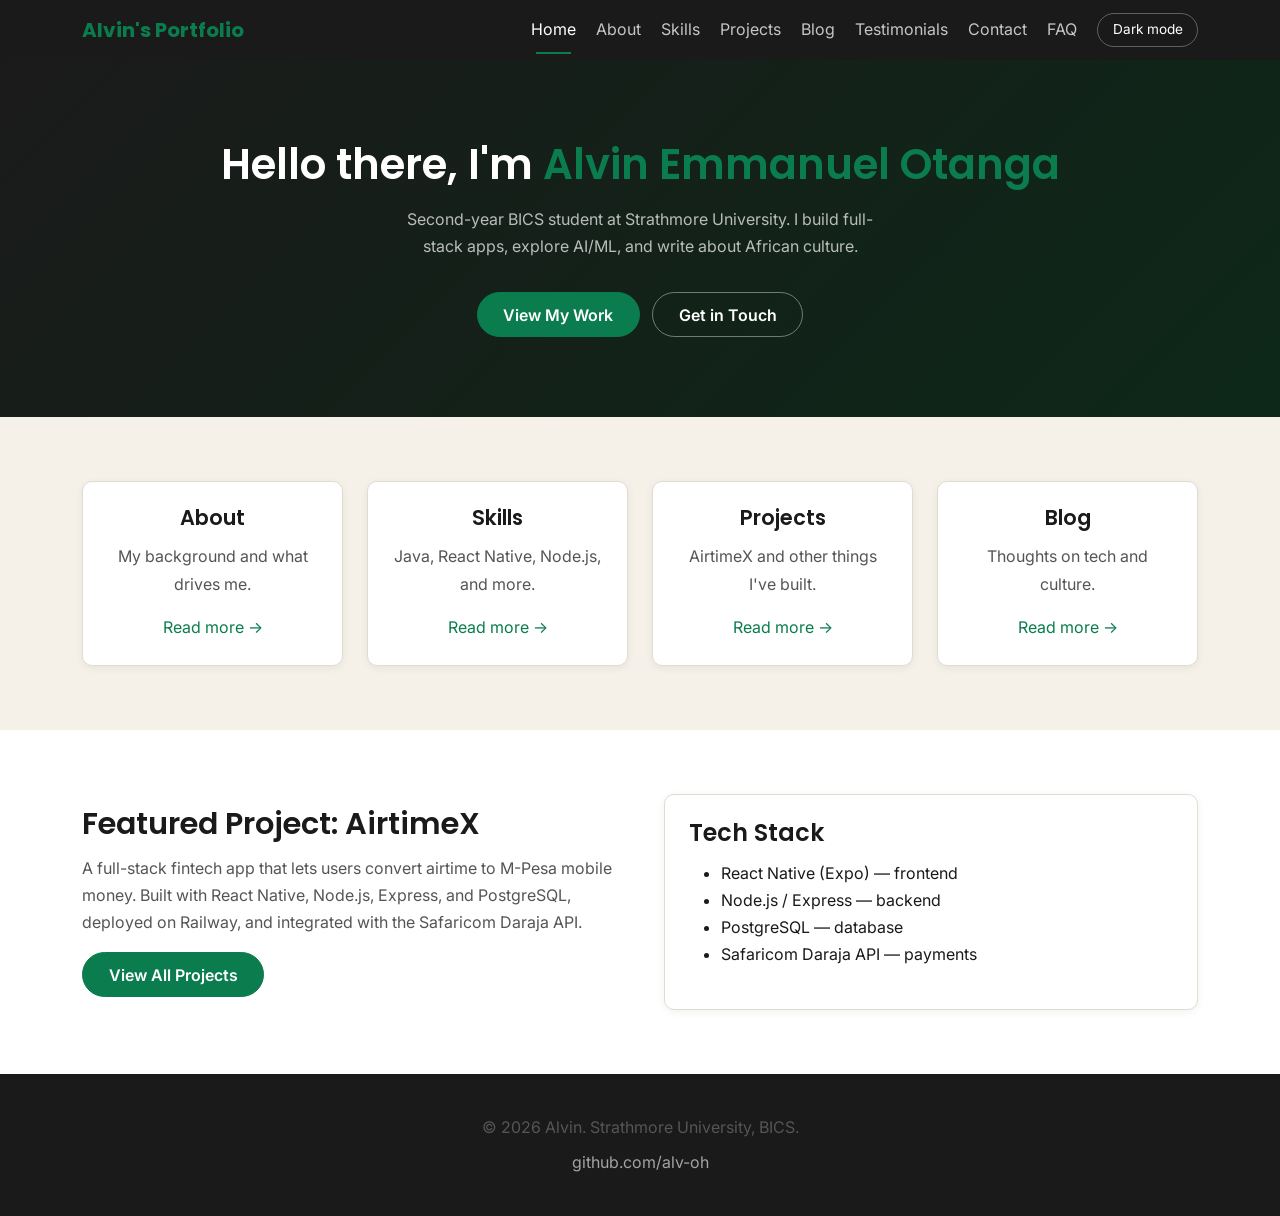
==== commit 8ded5364: "content: update hero greeting to include full name" ====
--- a/index.html
+++ b/index.html
@@ -1,128 +1,139 @@
 <!DOCTYPE html>
 <html lang="en" data-theme="light">
+
 <head>
   <meta charset="UTF-8" />
   <meta name="viewport" content="width=device-width, initial-scale=1.0" />
   <meta name="description" content="Alvin — BICS student at Strathmore University, Nairobi. Builder of AirtimeX." />
-  <title>Alvin — Software Developer</title>
+  <title>Alvin's Portfolio — Software Developer</title>
 
-  <link href="https://fonts.googleapis.com/css2?family=Poppins:wght@600;700&family=Inter:wght@400;500;600&display=swap" rel="stylesheet" />
+  <link href="https://fonts.googleapis.com/css2?family=Poppins:wght@600;700&family=Inter:wght@400;500;600&display=swap"
+    rel="stylesheet" />
   <link href="https://cdn.jsdelivr.net/npm/bootstrap@5.3.3/dist/css/bootstrap.min.css" rel="stylesheet" />
   <link rel="stylesheet" href="css/styles.css" />
 </head>
+
 <body>
 
-<!-- ============ NAVBAR ============ -->
-<nav class="navbar navbar-expand-lg navbar-dark bg-custom sticky-top">
-  <div class="container">
-    <a class="navbar-brand" href="index.html">Alvin</a>
+  <!-- ============ NAVBAR ============ -->
+  <nav class="navbar navbar-expand-lg navbar-dark bg-custom sticky-top" aria-label="Main navigation">
+    <div class="container">
+      <a class="navbar-brand" href="index.html">Alvin's Portfolio</a>
 
-    <button class="navbar-toggler" type="button" data-bs-toggle="collapse" data-bs-target="#navMenu">
-      <span class="navbar-toggler-icon"></span>
-    </button>
+      <button class="navbar-toggler" type="button" data-bs-toggle="collapse" data-bs-target="#navMenu"
+        aria-controls="navMenu" aria-expanded="false" aria-label="Toggle navigation menu">
+        <span class="navbar-toggler-icon"></span>
+      </button>
 
-    <div class="collapse navbar-collapse" id="navMenu">
-      <ul class="navbar-nav ms-auto align-items-center gap-1">
-        <li class="nav-item"><a class="nav-link active" href="index.html">Home</a></li>
-        <li class="nav-item"><a class="nav-link" href="about.html">About</a></li>
-        <li class="nav-item"><a class="nav-link" href="skills.html">Skills</a></li>
-        <li class="nav-item"><a class="nav-link" href="projects.html">Projects</a></li>
-        <li class="nav-item"><a class="nav-link" href="blog.html">Blog</a></li>
-        <li class="nav-item"><a class="nav-link" href="testimonials.html">Testimonials</a></li>
-        <li class="nav-item"><a class="nav-link" href="contact.html">Contact</a></li>
-        <li class="nav-item"><a class="nav-link" href="faq.html">FAQ</a></li>
-        <li class="nav-item ms-2">
-          <button class="theme-btn" id="theme-btn">Dark mode</button>
-        </li>
-      </ul>
+      <div class="collapse navbar-collapse" id="navMenu">
+        <ul class="navbar-nav ms-auto align-items-center gap-1">
+          <li class="nav-item"><a class="nav-link active" href="index.html">Home</a></li>
+          <li class="nav-item"><a class="nav-link" href="about.html">About</a></li>
+          <li class="nav-item"><a class="nav-link" href="skills.html">Skills</a></li>
+          <li class="nav-item"><a class="nav-link" href="projects.html">Projects</a></li>
+          <li class="nav-item"><a class="nav-link" href="blog.html">Blog</a></li>
+          <li class="nav-item"><a class="nav-link" href="testimonials.html">Testimonials</a></li>
+          <li class="nav-item"><a class="nav-link" href="contact.html">Contact</a></li>
+          <li class="nav-item"><a class="nav-link" href="faq.html">FAQ</a></li>
+          <li class="nav-item ms-2">
+            <button class="theme-btn" id="theme-btn" aria-label="Toggle dark and light mode">Dark mode</button>
+          </li>
+        </ul>
+      </div>
     </div>
-  </div>
-</nav>
+  </nav>
 
-<!-- ============ HERO ============ -->
-<section class="hero">
-  <div class="container">
-    <h1>Hi, I'm <span>Alvin</span></h1>
-    <p>Second-year BICS student at Strathmore University. I build full-stack apps, explore AI/ML, and write about African culture.</p>
-    <a href="projects.html" class="btn btn-green me-2">View My Work</a>
-    <a href="contact.html" class="btn btn-outline-custom">Get in Touch</a>
-  </div>
-</section>
+  <main>
 
-<!-- ============ QUICK LINKS ============ -->
-<section class="section">
-  <div class="container">
-    <div class="row g-4 text-center">
+    <!-- ============ HERO ============ -->
+    <section class="hero">
+      <div class="container">
+        <h1>Hello there, I'm <span>Alvin Emmanuel Otanga</span></h1>
+        <p>Second-year BICS student at Strathmore University. I build full-stack apps, explore AI/ML, and write about
+          African culture.</p>
+        <a href="projects.html" class="btn btn-green me-2">View My Work</a>
+        <a href="contact.html" class="btn btn-outline-custom">Get in Touch</a>
+      </div>
+    </section>
 
-      <div class="col-lg-3 col-md-6 col-sm-6">
-        <div class="card-simple">
-          <h3>About</h3>
-          <p>My background and what drives me.</p>
-          <a href="about.html">Read more &rarr;</a>
+    <!-- ============ QUICK LINKS ============ -->
+    <section class="section">
+      <div class="container">
+        <div class="row g-4 text-center">
+
+          <div class="col-lg-3 col-md-6 col-sm-6">
+            <div class="card-simple">
+              <h3>About</h3>
+              <p>My background and what drives me.</p>
+              <a href="about.html">Read more &rarr;</a>
+            </div>
+          </div>
+
+          <div class="col-lg-3 col-md-6 col-sm-6">
+            <div class="card-simple">
+              <h3>Skills</h3>
+              <p>Java, React Native, Node.js, and more.</p>
+              <a href="skills.html">Read more &rarr;</a>
+            </div>
+          </div>
+
+          <div class="col-lg-3 col-md-6 col-sm-6">
+            <div class="card-simple">
+              <h3>Projects</h3>
+              <p>AirtimeX and other things I've built.</p>
+              <a href="projects.html">Read more &rarr;</a>
+            </div>
+          </div>
+
+          <div class="col-lg-3 col-md-6 col-sm-6">
+            <div class="card-simple">
+              <h3>Blog</h3>
+              <p>Thoughts on tech and culture.</p>
+              <a href="blog.html">Read more &rarr;</a>
+            </div>
+          </div>
+
         </div>
       </div>
+    </section>
 
-      <div class="col-lg-3 col-md-6 col-sm-6">
-        <div class="card-simple">
-          <h3>Skills</h3>
-          <p>Java, React Native, Node.js, and more.</p>
-          <a href="skills.html">Read more &rarr;</a>
+    <!-- ============ FEATURED PROJECT ============ -->
+    <section class="section" style="background: var(--surface);">
+      <div class="container">
+        <div class="row align-items-center g-5">
+          <div class="col-lg-6">
+            <h2>Featured Project: AirtimeX</h2>
+            <p>A full-stack fintech app that lets users convert airtime to M-Pesa mobile money. Built with React Native,
+              Node.js, Express, and PostgreSQL, deployed on Railway, and integrated with the Safaricom Daraja API.</p>
+            <a href="projects.html" class="btn btn-green">View All Projects</a>
+          </div>
+          <div class="col-lg-6">
+            <div class="card-simple">
+              <h4>Tech Stack</h4>
+              <ul>
+                <li>React Native (Expo) — frontend</li>
+                <li>Node.js / Express — backend</li>
+                <li>PostgreSQL — database</li>
+                <li>Safaricom Daraja API — payments</li>
+              </ul>
+            </div>
+          </div>
         </div>
       </div>
+    </section>
 
-      <div class="col-lg-3 col-md-6 col-sm-6">
-        <div class="card-simple">
-          <h3>Projects</h3>
-          <p>AirtimeX and other things I've built.</p>
-          <a href="projects.html">Read more &rarr;</a>
-        </div>
-      </div>
+    <!-- ============ FOOTER ============ -->
+  </main>
 
-      <div class="col-lg-3 col-md-6 col-sm-6">
-        <div class="card-simple">
-          <h3>Blog</h3>
-          <p>Thoughts on tech and culture.</p>
-          <a href="blog.html">Read more &rarr;</a>
-        </div>
-      </div>
+  <footer class="footer-custom">
+    <div class="container">
+      <p class="mb-2">&copy; 2026 Alvin. Strathmore University, BICS.</p>
+      <a href="https://github.com/alv-oh" target="_blank" rel="noopener">github.com/alv-oh</a>
+    </div>
+  </footer>
 
-    </div>
-  </div>
-</section>
+  <script src="https://cdn.jsdelivr.net/npm/bootstrap@5.3.3/dist/js/bootstrap.bundle.min.js"></script>
+  <script src="js/main.js"></script>
+</body>
 
-<!-- ============ FEATURED PROJECT ============ -->
-<section class="section" style="background: var(--surface);">
-  <div class="container">
-    <div class="row align-items-center g-5">
-      <div class="col-lg-6">
-        <h2>Featured Project: AirtimeX</h2>
-        <p>A full-stack fintech app that lets users convert airtime to M-Pesa mobile money. Built with React Native, Node.js, Express, and PostgreSQL, deployed on Railway, and integrated with the Safaricom Daraja API.</p>
-        <a href="projects.html" class="btn btn-green">View All Projects</a>
-      </div>
-      <div class="col-lg-6">
-        <div class="card-simple">
-          <h4>Tech Stack</h4>
-          <ul>
-            <li>React Native (Expo) — frontend</li>
-            <li>Node.js / Express — backend</li>
-            <li>PostgreSQL — database</li>
-            <li>Safaricom Daraja API — payments</li>
-          </ul>
-        </div>
-      </div>
-    </div>
-  </div>
-</section>
-
-<!-- ============ FOOTER ============ -->
-<footer class="footer-custom">
-  <div class="container">
-    <p class="mb-2">&copy; 2026 Alvin. Strathmore University, BICS.</p>
-    <a href="https://github.com/alv-oh" target="_blank" rel="noopener">github.com/alv-oh</a>
-  </div>
-</footer>
-
-<script src="https://cdn.jsdelivr.net/npm/bootstrap@5.3.3/dist/js/bootstrap.bundle.min.js"></script>
-<script src="js/main.js"></script>
-</body>
 </html>
--- a/css/styles.css
+++ b/css/styles.css
@@ -284,4 +284,13 @@
   font-weight: 600;
   padding: 0.25rem 0.65rem;
   border-radius: 4px;
+}
+
+/* Profile photo */
+.profile-photo {
+  width: 300px;
+  height: 300px;
+  object-fit: cover;
+  border-radius: 50%;
+  border: 3px solid var(--green);
 }
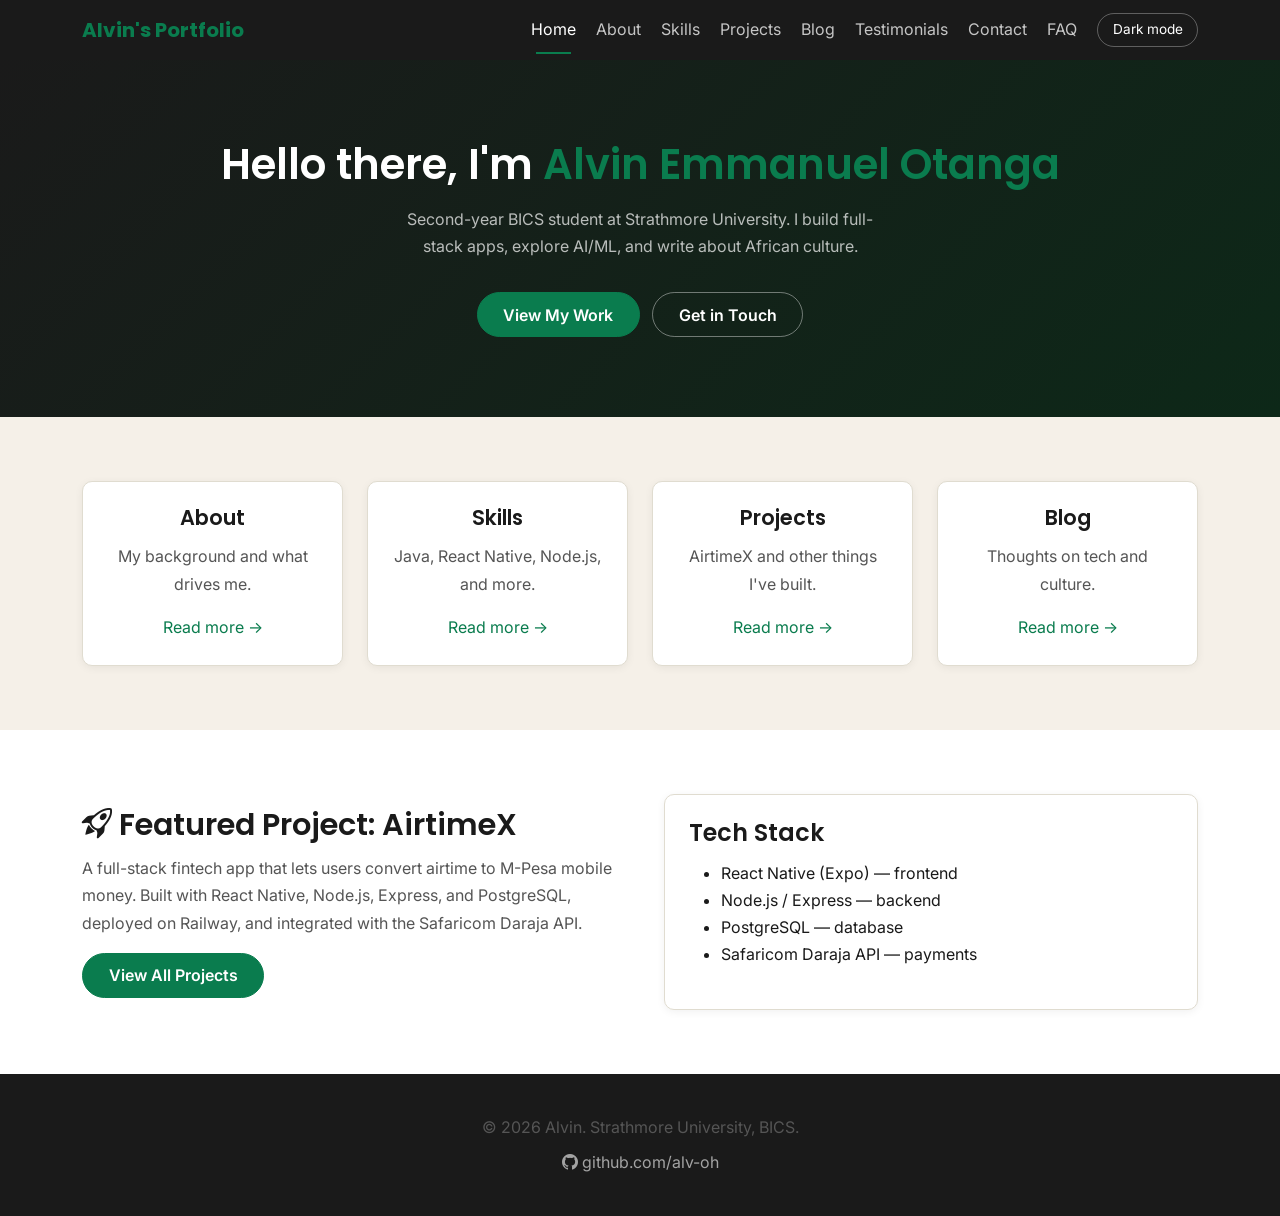
==== commit 092d433e: "feat: load Bootstrap Icons font across all pages" ====
--- a/index.html
+++ b/index.html
@@ -10,6 +10,7 @@
   <link href="https://fonts.googleapis.com/css2?family=Poppins:wght@600;700&family=Inter:wght@400;500;600&display=swap"
     rel="stylesheet" />
   <link href="https://cdn.jsdelivr.net/npm/bootstrap@5.3.3/dist/css/bootstrap.min.css" rel="stylesheet" />
+  <link href="https://cdn.jsdelivr.net/npm/bootstrap-icons@1.11.3/font/bootstrap-icons.min.css" rel="stylesheet" />
   <link rel="stylesheet" href="css/styles.css" />
 </head>
 
@@ -102,7 +103,7 @@
       <div class="container">
         <div class="row align-items-center g-5">
           <div class="col-lg-6">
-            <h2>Featured Project: AirtimeX</h2>
+            <h2><i class="bi bi-rocket-takeoff" aria-hidden="true"></i> Featured Project: AirtimeX</h2>
             <p>A full-stack fintech app that lets users convert airtime to M-Pesa mobile money. Built with React Native,
               Node.js, Express, and PostgreSQL, deployed on Railway, and integrated with the Safaricom Daraja API.</p>
             <a href="projects.html" class="btn btn-green">View All Projects</a>
@@ -128,7 +129,8 @@
   <footer class="footer-custom">
     <div class="container">
       <p class="mb-2">&copy; 2026 Alvin. Strathmore University, BICS.</p>
-      <a href="https://github.com/alv-oh" target="_blank" rel="noopener">github.com/alv-oh</a>
+      <a href="https://github.com/alv-oh" target="_blank" rel="noopener"><i class="bi bi-github" aria-hidden="true"></i>
+        github.com/alv-oh</a>
     </div>
   </footer>
 
